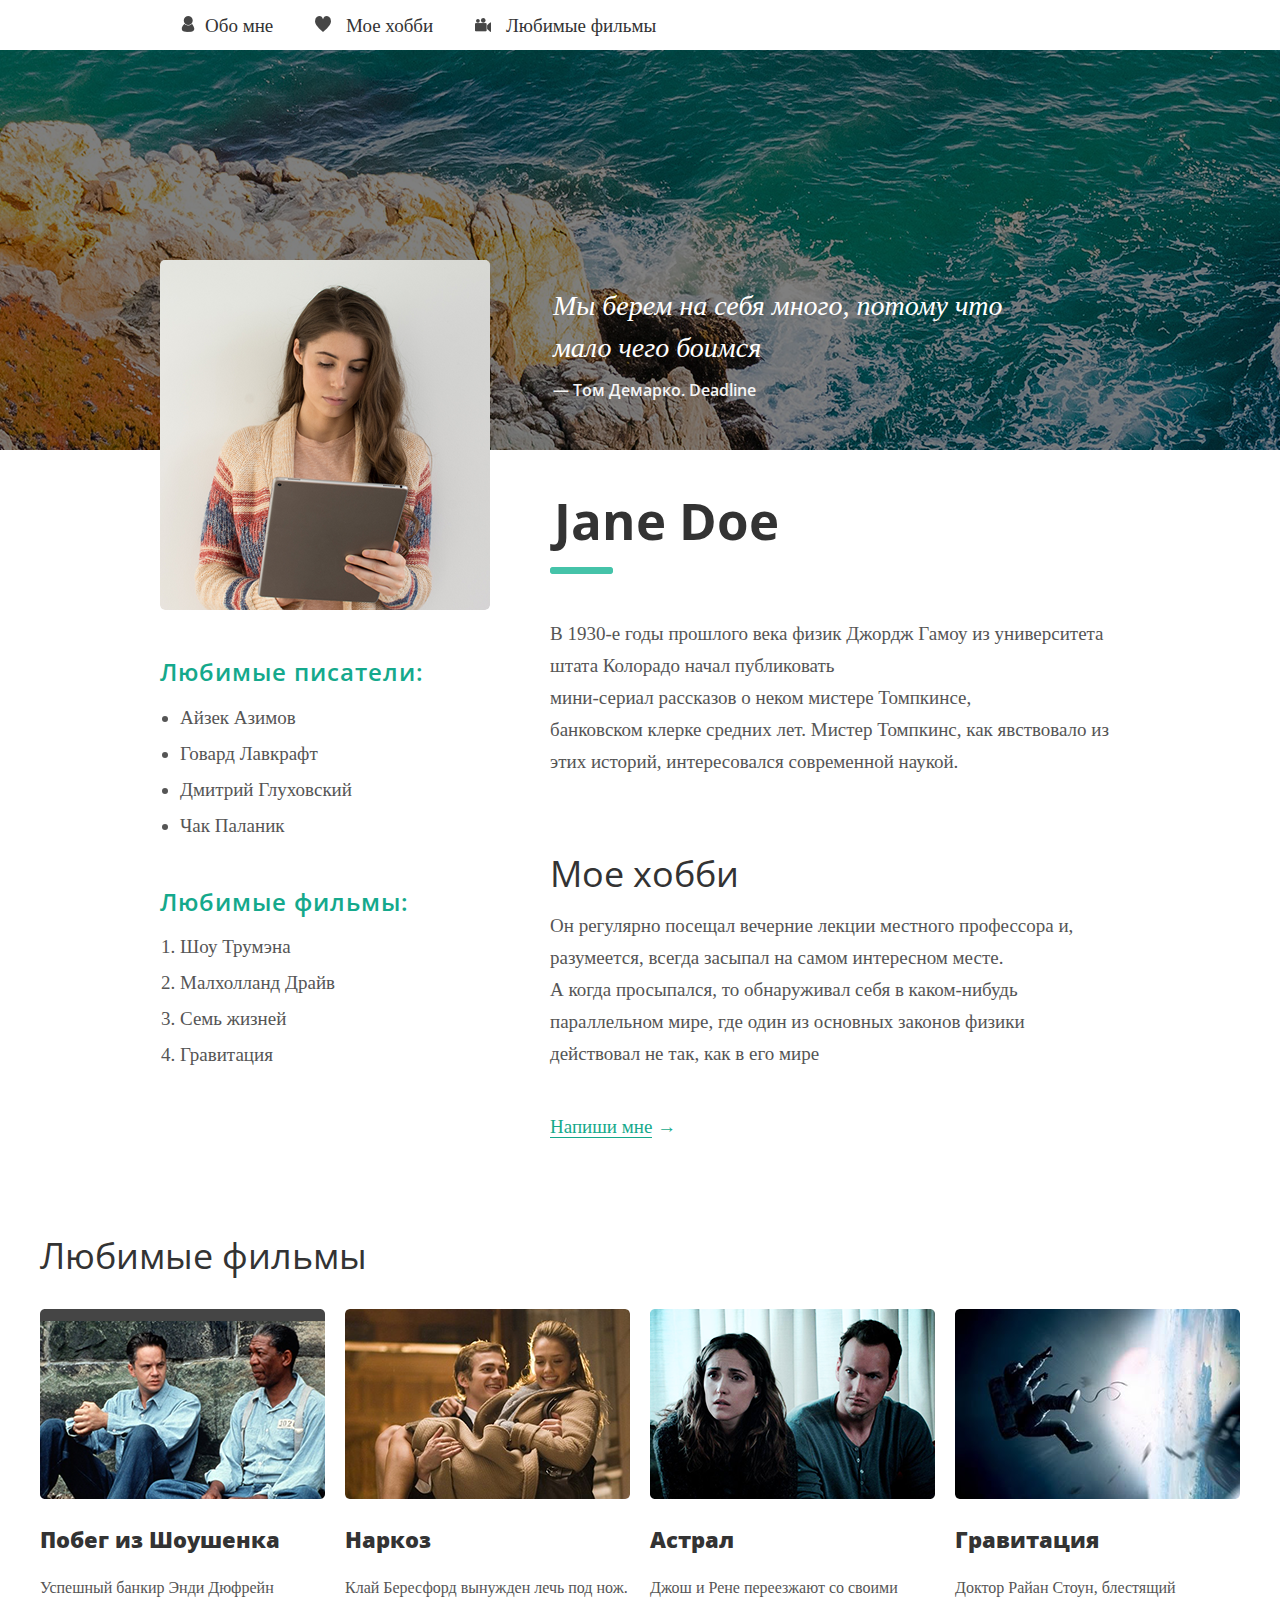
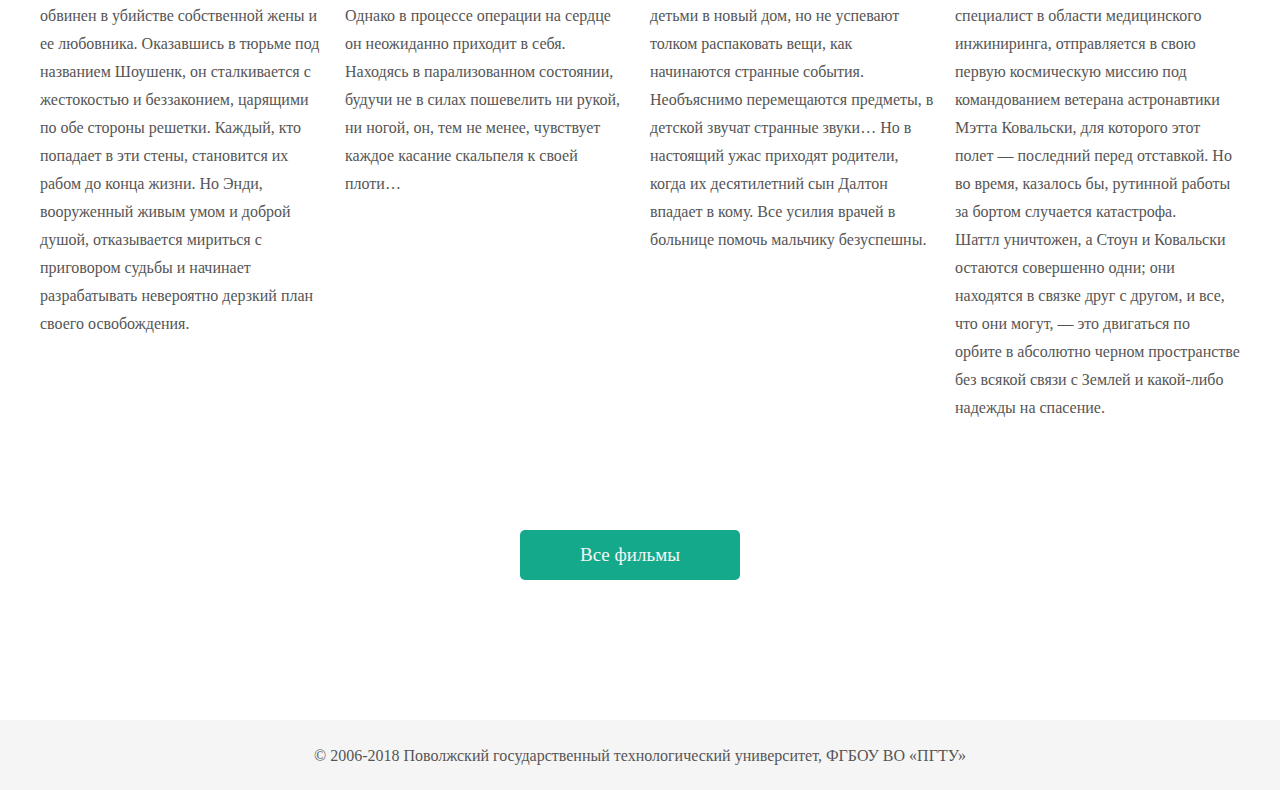
==== lw5.2/index.html @ fe12a3f2 "update" ====
<!DOCTYPE html>
<html lang="ru">
	<head>
		<meta charset="utf-8">
		<title>Профиль</title>
		<link href="css/style.css" rel="stylesheet" >
		<link href="https://fonts.googleapis.com/css?family=Open+Sans&display=swap" rel="stylesheet">
	</head>
	<body>
		<div class="navigation">
			<ul class="header_lists">
				<li><a href="#about_me"><img class="icon_lists" src="images/about_me_icon_black.png" alt="Человечек">Обо мне</a></li>
				<li><a href="#my_hobby"><img class="icon_lists" src="images/hobby_icon_black.png" alt="Сердечко"> Мое хобби</a></li>
				<li><a href="#favorite_films"><img class="icon_lists" src="images/video_icon_black.png" alt="Камера"> Любимые фильмы</a></li>
			</ul>
		</div>
		<img class="background" src="images/background.png" alt="background">
		<div class="site">
			<div class="content_top">
				<div class="img_qoutes">
					<img class="porter" src="images/girl.png" alt="girl">
					<div class="quote">
			      <p class="quote_text">
			        Мы берем на себя много, потому что <br> мало чего боимся     
			      </p>
			      <p class="quote_author">
			        — Том Демарко. Deadline 
			      </p>  
			    </div>
				</div>
			</div>
			<div class="content_bottom">
				<div class="lists">
					<div class="list">
						<h3 class="list_title">Любимые писатели:</h3>
						<ul class="writers_list">
							<li>Айзек Азимов</li>
			        <li>Говард Лавкрафт</li>
			        <li>Дмитрий Глуховский</li>
			        <li>Чак Паланик</li>
						</ul>
					</div>
					<div class="list_bottom">
						<h3 class="list_title">Любимые фильмы:</h3>
						<ol class="films_list">
							<li>Шоу Трумэна</li>
			        <li>Малхолланд Драйв</li>
			        <li>Семь жизней</li>
			        <li>Гравитация</li>
						</ol>
					</div>
				</div>
				<div class="info">
					<!-- Информация -->
					<div class="me">
						<h1><a id="about_me"></a> Jane Doe</h1>
						<img src="images/figure.png" alt="figure" class="figure">
						<p class="text_me">
							В 1930-е годы прошлого века физик Джордж Гамоу из университета штата Колорадо начал публиковать <br>
							мини-сериал рассказов о неком мистере Томпкинсе,<br>
							банковском клерке средних лет. Мистер Томпкинс, как явствовало из этих историй, интересовался современной наукой.
						</p>
					</div>
					<div class="hobby">
						<h2 class="hobby_name"><a id="my_hobby"></a> Мое хобби</h2>
						<p class="text_hobby">
							Он регулярно посещал вечерние лекции местного профессора и, разумеется, всегда засыпал на самом интересном месте.<br>
							А когда просыпался, то обнаруживал себя в каком-нибудь параллельном мире, где один из основных законов физики действовал не так, как в его мире
						</p>
					</div>
					<p class="communication">
						<a href="https://vk.com/" class="slink"><span class="span_link">Напиши мне</span> →</a>
					</p>
				</div>
			</div>
			<div class="description_film">
				<h2 class="info_film"><a id="favorite_films"></a> Любимые фильмы</h2>
				<div class="films">
					<div class="film_one">
						<img src="images/film1.png" alt="film" >
						<h2 class="name_film">Побег из Шоушенка</h2>
						<p class="description">Успешный банкир Энди Дюфрейн обвинен в убийстве собственной жены и ее любовника. Оказавшись в тюрьме под названием Шоушенк, он сталкивается с жестокостью и беззаконием, царящими по обе стороны решетки. Каждый, кто попадает в эти стены, становится их рабом до конца жизни. Но Энди, вооруженный живым умом и доброй душой, отказывается мириться с приговором судьбы и начинает разрабатывать невероятно дерзкий план своего освобождения.</p>
					</div> 

					<div class="film_two">
						<img src="images/film2.png" alt="film2" >
						<h2 class="name_film">Наркоз</h2>
						<p class="description">Клай Бересфорд вынужден лечь под нож. Однако в процессе операции на сердце он неожиданно приходит в себя. Находясь в парализованном состоянии, будучи не в силах пошевелить ни рукой, ни ногой, он, тем не менее, чувствует каждое касание скальпеля к своей плоти…</p>
					</div>

					<div class="film_three">
						<img src="images/film3.png" alt="film3" >
						<h2 class="name_film">Астрал</h2>
						<p class="description">Джош и Рене переезжают со своими детьми в новый дом, но не успевают толком распаковать вещи, как начинаются странные события. Необъяснимо перемещаются предметы, в детской звучат странные звуки… Но в настоящий ужас приходят родители, когда их десятилетний сын Далтон впадает в кому. Все усилия врачей в больнице помочь мальчику безуспешны.</p>
					</div>

					<div class="film_four">
						<img src="images/film4.png" alt="film4" >
						<h2 class="name_film">Гравитация</h2>
						<p class="description">Доктор Райан Стоун, блестящий специалист в области медицинского инжиниринга, отправляется в свою первую космическую миссию под командованием ветерана астронавтики Мэтта Ковальски, для которого этот полет — последний перед отставкой. Но во время, казалось бы, рутинной работы за бортом случается катастрофа.<br> Шаттл уничтожен, а Стоун и Ковальски остаются совершенно одни; они находятся в связке друг с другом, и все, что они могут, — это двигаться по орбите в абсолютно черном пространстве без всякой связи с Землей и какой-либо надежды на спасение.</p>
					</div>
				</div>
				<a class="link_films" href="https://www.kinopoisk.ru/">Все фильмы</a>
			</div>
		</div>
		<footer>© 2006-2018 Поволжский государственный технологический университет, ФГБОУ ВО «ПГТУ»</footer>
	</body>
</html>
---- lw5.2/css/style.css ----
*
{
	margin: 0px;
	padding: 0px;
	box-sizing: border-box;
}

body
{
	text-decoration: none;

}


.navigation
{
	width: 1000px;
	margin: 0 auto;
	padding-left: 20px;
	padding-right: 20px;
	height: 50px;
	position: sticky
}

ul.header_lists
{
	margin: 0;
	padding-left: 0px;
	list-style: none;
}

.header_lists li
{
	float: left;
}

ul.header_lists a
{
    display: block;
    font-size: 19px;
	line-height: 32px;
    padding-top: 10px;
    padding-left: 21px;
    padding-right: 21px;
    height: 50px;
    text-decoration: none;
    color: #333;
	font-family: "Georgia";
}


ul.header_lists a:hover
{
	color: #f5f5f5;
	font-family: "Georgia";
	background-color: #15a98c;
}

img.icon_lists
{
	padding-right: 10px;
}

img.background
{
	position: absolute;
	z-index: -999;
}

.site
{
	margin-top: 210px;
	margin-left: auto;
	margin-right: auto;
	width: 1200px;
	height: 2060px;
}

.content_top
{
	width: 1000px;
	height: 240px;
	margin-left: 100px;
	margin-right: 100px;
	padding-left: 20px;
	padding-right: 20px;
}

img.porter
{
	border-radius: 5px;
	background-color: #132d36;
	float: left;
	position: absolute;
}

.quote
{
	margin-left: 330px;
	height: 190px;
	padding-left: 63px;
	padding-top: 25px;
	float: left;
}

p.quote_text
{
	font-size: 28px;
	line-height: 42px;
	color: #ffffff;
	font-family: "Georgia";
	font-style: italic;
}

p.quote_author
{
	font-size: 16px;
	line-height: 42px;
	color: #f5f5f5;
	font-family: "Open Sans";
	font-weight: 600;
}

.content_bottom
{
	width: 1000px;
	height: 640px;
	margin-left: 100px;
	margin-right: 100px;
	padding-left: 20px;
	padding-right: 20px;	
}

.lists
{
	margin-top: 156px;
	float: left;
	width: 330px;
}

h3.list_title
{
	font-size: 24px;
	line-height: 32px;
	color: #15a98c;
	font-family: "Open Sans";
	font-weight: 600;
	letter-spacing: 1px;
}

.writers_list
{
	width: 330px;
	padding-top: 12px;
	height: 198px;
	font-size: 19px;
	line-height: 36px;
	color: #555555;
	font-family: "Georgia";
	margin-left: 20px;
}

.films_list
{
	padding-top: 11px;
	width: 330px;
	height: 260px;
	font-size: 19px;
	line-height: 36px;
	color: #555555;
	font-family: "Georgia";
	margin-left: 20px;
}

.info
{
	width: 960px;
	padding-left: 390px;
	height: 740px;
}

.me
{
`	height: 360px;
}

h1
{
	margin-left: 4px;
	font-size: 51px;
	line-height: 40px;
	color: #333333;
	font-family: "Open Sans";
	font-weight: 1200;
}

p.text_me
{
	margin-top: 40px;
	width: 561px;
	height: 198px;
	font-size: 19px;
	line-height: 32px;
	color: #555555;
	font-family: "Georgia";
}

img.figure
{
	margin-top: 27px;
	width: 63px;
	height: 7px;
	border-radius: 3px;
	background-color: #45c3aa;
}

h2
{
	font-size: 36px;
	line-height: 42px;
	color: #333333;
	font-family: "Open Sans";
	font-weight: 400;
}

.hobby
{
	margin-top: 37px;
}

p.text_hobby
{
	margin-top: 15px;
	width: 562px;
	height: 201px;
	font-size: 19px;
	line-height: 32px;
	color: #555555;
	font-family: "Georgia";
}

p.communication
{
	font-size: 19px;
	line-height: 32px;
	color: #15a98b;
	font-family: "Georgia";
}

.slink
{
	color: #15a98b;
	text-decoration: none;
}

span.span_link
{
	border-bottom: 1px #15a98b solid;
}

.description_film
{
	margin-top: 95px;
	height: 900px;
}

span.info_film
{
	font-size: 36px;
	line-height: 42px;
	color: #333333;
	font-family: "Open Sans";
	font-weight: 400;
}

.films
{
	margin-top: 32px;
	height: 821px;
}

.film_one
{
	width: 285px;
	float: left;
}

.film_two
{
	width: 285px;
	margin-left: 20px;
	float: left;
}

.film_three
{
	width: 285px;
	margin-left: 20px;
	float: left;
}

.film_four
{
	width: 285px;
	margin-left: 20px;
	float: left;
}

h2.name_film
{
	margin-top: 20px;
	font-size: 22px;
	line-height: 32px;
	color: #333333;
	font-family: "Open Sans";
	font-weight: 900;
}

p.description
{
	margin-top: 19px;
	height: 565px;
	font-size: 16px;
	line-height: 28px;
	color: #555555;
	font-family: "Georgia";
}

.link_films
{
	margin-left: 480px;
	text-decoration: none;
	text-align: center;
	width: 220px;
    height: 50px;
    display: block;
    font-size: 19px;
	line-height: 32px;
	border-radius: 5px;
	color: #f5f5f5;
	font-family: "Georgia";
	background-color: #15a98c;
}


.link_films:hover
{
	color: #f5f5f5;
	font-family: "Georgia";
	background-color: #15a98c;
}

footer
{
	height: 70px;
	font-size: 16px;
	line-height: 32px;
	color: #555555;
	font-family: "Georgia";
	text-align: center;
	background: #f5f5f5;
	padding: 20px;
}
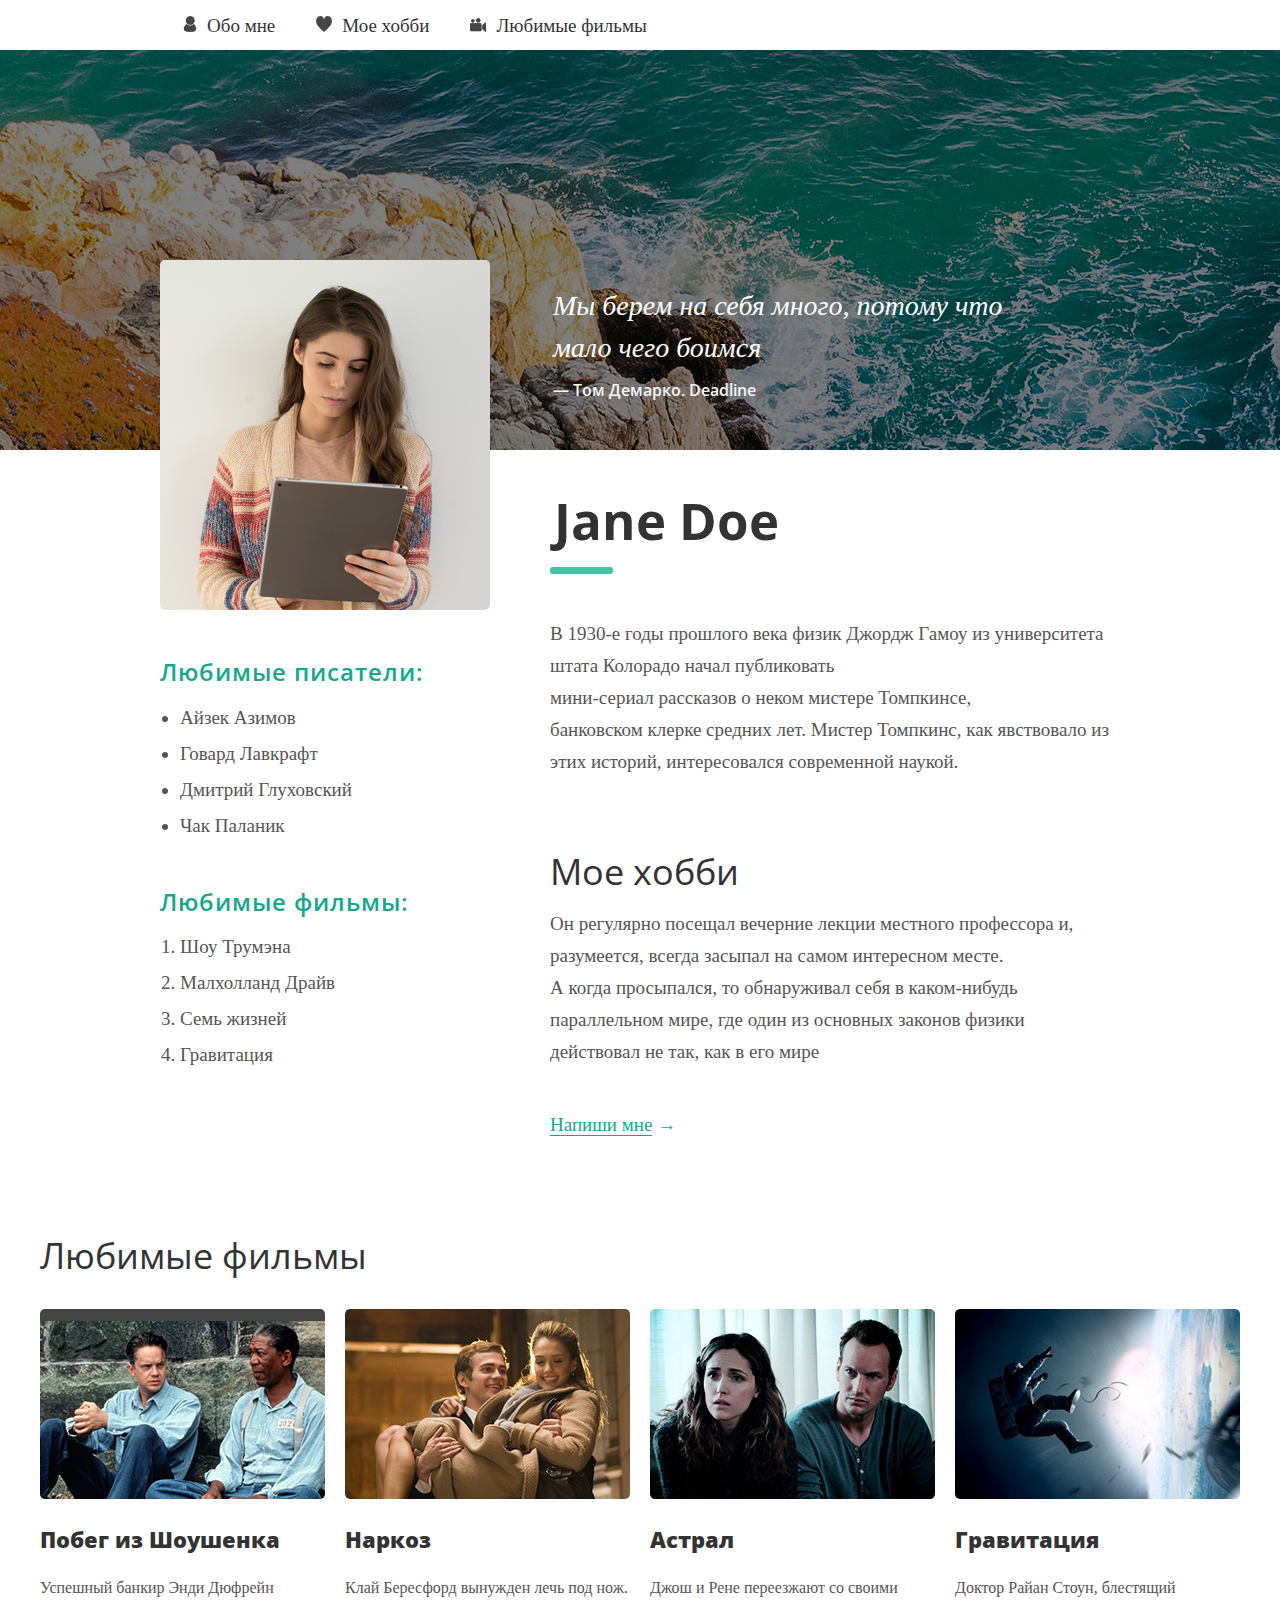
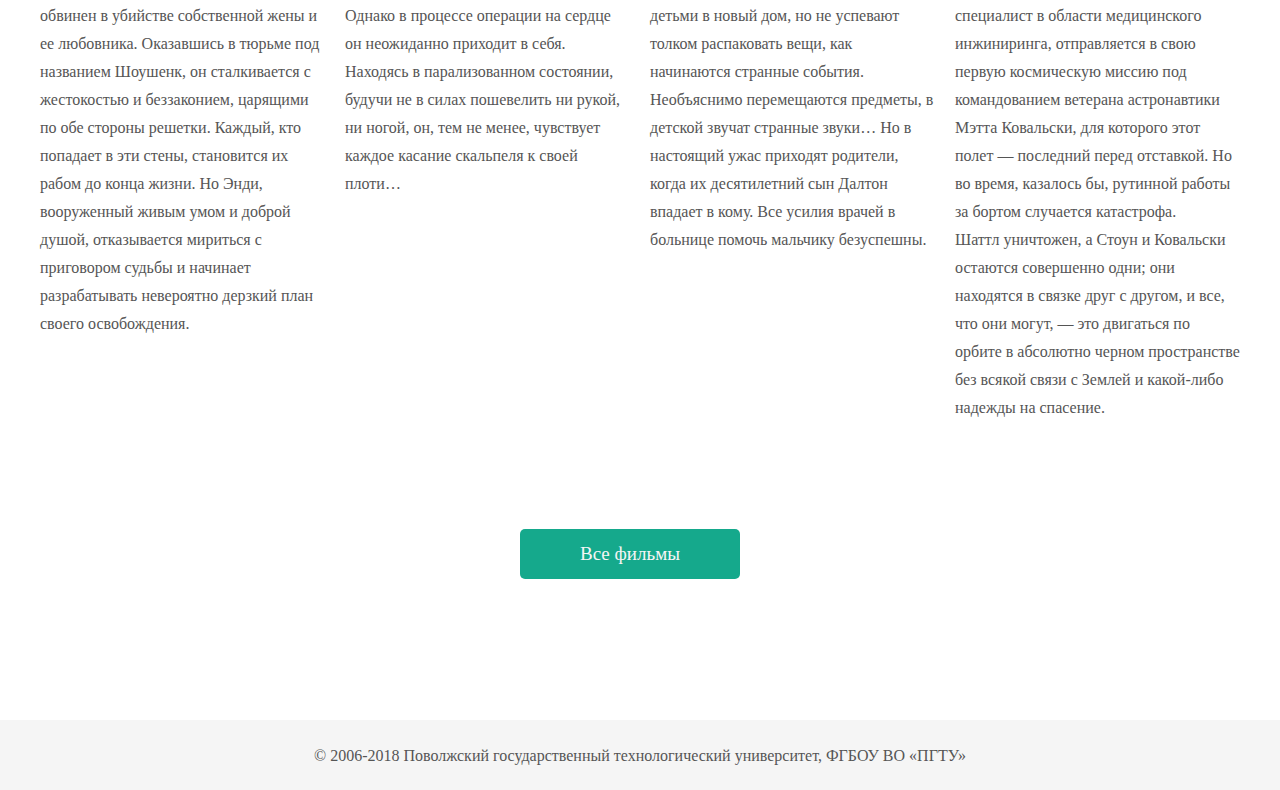
==== commit 1347c4ee: "Ошибки исправлены" ====
--- a/lw5.2/index.html
+++ b/lw5.2/index.html
@@ -1,108 +1,107 @@
 <!DOCTYPE html>
 <html lang="ru">
-	<head>
-		<meta charset="utf-8">
-		<title>Профиль</title>
-		<link href="css/style.css" rel="stylesheet" >
-		<link href="https://fonts.googleapis.com/css?family=Open+Sans&display=swap" rel="stylesheet">
-	</head>
-	<body>
-		<div class="navigation">
-			<ul class="header_lists">
-				<li><a href="#about_me"><img class="icon_lists" src="images/about_me_icon_black.png" alt="Человечек">Обо мне</a></li>
-				<li><a href="#my_hobby"><img class="icon_lists" src="images/hobby_icon_black.png" alt="Сердечко"> Мое хобби</a></li>
-				<li><a href="#favorite_films"><img class="icon_lists" src="images/video_icon_black.png" alt="Камера"> Любимые фильмы</a></li>
-			</ul>
-		</div>
-		<img class="background" src="images/background.png" alt="background">
-		<div class="site">
-			<div class="content_top">
-				<div class="img_qoutes">
-					<img class="porter" src="images/girl.png" alt="girl">
-					<div class="quote">
-			      <p class="quote_text">
-			        Мы берем на себя много, потому что <br> мало чего боимся     
-			      </p>
-			      <p class="quote_author">
-			        — Том Демарко. Deadline 
-			      </p>  
-			    </div>
-				</div>
-			</div>
-			<div class="content_bottom">
-				<div class="lists">
-					<div class="list">
-						<h3 class="list_title">Любимые писатели:</h3>
-						<ul class="writers_list">
-							<li>Айзек Азимов</li>
-			        <li>Говард Лавкрафт</li>
-			        <li>Дмитрий Глуховский</li>
-			        <li>Чак Паланик</li>
-						</ul>
-					</div>
-					<div class="list_bottom">
-						<h3 class="list_title">Любимые фильмы:</h3>
-						<ol class="films_list">
-							<li>Шоу Трумэна</li>
-			        <li>Малхолланд Драйв</li>
-			        <li>Семь жизней</li>
-			        <li>Гравитация</li>
-						</ol>
-					</div>
-				</div>
-				<div class="info">
-					<!-- Информация -->
-					<div class="me">
-						<h1><a id="about_me"></a> Jane Doe</h1>
-						<img src="images/figure.png" alt="figure" class="figure">
-						<p class="text_me">
-							В 1930-е годы прошлого века физик Джордж Гамоу из университета штата Колорадо начал публиковать <br>
-							мини-сериал рассказов о неком мистере Томпкинсе,<br>
-							банковском клерке средних лет. Мистер Томпкинс, как явствовало из этих историй, интересовался современной наукой.
-						</p>
-					</div>
-					<div class="hobby">
-						<h2 class="hobby_name"><a id="my_hobby"></a> Мое хобби</h2>
-						<p class="text_hobby">
-							Он регулярно посещал вечерние лекции местного профессора и, разумеется, всегда засыпал на самом интересном месте.<br>
-							А когда просыпался, то обнаруживал себя в каком-нибудь параллельном мире, где один из основных законов физики действовал не так, как в его мире
-						</p>
-					</div>
-					<p class="communication">
-						<a href="https://vk.com/" class="slink"><span class="span_link">Напиши мне</span> →</a>
-					</p>
-				</div>
-			</div>
-			<div class="description_film">
-				<h2 class="info_film"><a id="favorite_films"></a> Любимые фильмы</h2>
-				<div class="films">
-					<div class="film_one">
-						<img src="images/film1.png" alt="film" >
-						<h2 class="name_film">Побег из Шоушенка</h2>
-						<p class="description">Успешный банкир Энди Дюфрейн обвинен в убийстве собственной жены и ее любовника. Оказавшись в тюрьме под названием Шоушенк, он сталкивается с жестокостью и беззаконием, царящими по обе стороны решетки. Каждый, кто попадает в эти стены, становится их рабом до конца жизни. Но Энди, вооруженный живым умом и доброй душой, отказывается мириться с приговором судьбы и начинает разрабатывать невероятно дерзкий план своего освобождения.</p>
-					</div> 
+  <head>
+    <meta charset="utf-8">
+    <title>Профиль</title>
+    <link href="css/style.css" rel="stylesheet" >
+    <link href="https://fonts.googleapis.com/css?family=Open+Sans&display=swap" rel="stylesheet">
+  </head>
+  <body>
+    <div class="navigation">
+      <ul class="header_lists">
+        <li><a href="#about_me" class="about_me">Обо мне</a></li>
+        <li><a href="#my_hobby" class="my_hobby">Мое хобби</a></li>
+        <li><a href="#favorite_films" class="favorite_films">Любимые фильмы</a></li>
+      </ul>
+    </div>
+    <div class="site">
+      <div class="content_top">
+        <div class="img_qoutes">
+          <img class="porter" src="images/girl.png" alt="girl">
+          <div class="quote">
+            <p class="quote_text">
+              Мы берем на себя много, потому что <br> мало чего боимся     
+            </p>
+            <p class="quote_author">
+              — Том Демарко. Deadline 
+            </p>  
+          </div>
+        </div>
+      </div>
+      <div class="content_bottom">
+        <div class="lists">
+          <div class="list">
+            <h3 class="list_title">Любимые писатели:</h3>
+            <ul class="writers_list">
+              <li>Айзек Азимов</li>
+              <li>Говард Лавкрафт</li>
+              <li>Дмитрий Глуховский</li>
+              <li>Чак Паланик</li>
+            </ul>
+          </div>
+          <div class="list_bottom">
+            <h3 class="list_title">Любимые фильмы:</h3>
+            <ol class="films_list">
+              <li>Шоу Трумэна</li>
+              <li>Малхолланд Драйв</li>
+              <li>Семь жизней</li>
+              <li>Гравитация</li>
+            </ol>
+          </div>
+        </div>
+        <div class="info">
+          <!-- Информация -->
+          <div class="me">
+            <h1 id="about_me"> Jane Doe</h1>
+            <img src="images/figure.png" alt="figure" class="figure">
+            <p class="text_me">
+              В 1930-е годы прошлого века физик Джордж Гамоу из университета штата Колорадо начал публиковать <br>
+              мини-сериал рассказов о неком мистере Томпкинсе,<br>
+              банковском клерке средних лет. Мистер Томпкинс, как явствовало из этих историй, интересовался современной наукой.
+            </p>
+          </div>
+          <div class="hobby">
+            <h2 class="hobby_name" id="my_hobby"> Мое хобби</h2>
+            <p class="text_hobby">
+              Он регулярно посещал вечерние лекции местного профессора и, разумеется, всегда засыпал на самом интересном месте.<br>
+              А когда просыпался, то обнаруживал себя в каком-нибудь параллельном мире, где один из основных законов физики действовал не так, как в его мире
+            </p>
+          </div>
+          <p class="communication">
+            <a href="https://vk.com/" class="slink"><span class="span_link">Напиши мне</span> →</a>
+          </p>
+        </div>
+      </div>
+      <div class="description_film">
+        <h2 class="info_film" id="favorite_films">Любимые фильмы</h2>
+        <div class="films">
+          <div class="film_one">
+            <img src="images/film1.png" alt="film" >
+            <h2 class="name_film">Побег из Шоушенка</h2>
+            <p class="description">Успешный банкир Энди Дюфрейн обвинен в убийстве собственной жены и ее любовника. Оказавшись в тюрьме под названием Шоушенк, он сталкивается с жестокостью и беззаконием, царящими по обе стороны решетки. Каждый, кто попадает в эти стены, становится их рабом до конца жизни. Но Энди, вооруженный живым умом и доброй душой, отказывается мириться с приговором судьбы и начинает разрабатывать невероятно дерзкий план своего освобождения.</p>
+          </div> 
 
-					<div class="film_two">
-						<img src="images/film2.png" alt="film2" >
-						<h2 class="name_film">Наркоз</h2>
-						<p class="description">Клай Бересфорд вынужден лечь под нож. Однако в процессе операции на сердце он неожиданно приходит в себя. Находясь в парализованном состоянии, будучи не в силах пошевелить ни рукой, ни ногой, он, тем не менее, чувствует каждое касание скальпеля к своей плоти…</p>
-					</div>
+          <div class="film_two">
+            <img src="images/film2.png" alt="film2" >
+            <h2 class="name_film">Наркоз</h2>
+            <p class="description">Клай Бересфорд вынужден лечь под нож. Однако в процессе операции на сердце он неожиданно приходит в себя. Находясь в парализованном состоянии, будучи не в силах пошевелить ни рукой, ни ногой, он, тем не менее, чувствует каждое касание скальпеля к своей плоти…</p>
+          </div>
 
-					<div class="film_three">
-						<img src="images/film3.png" alt="film3" >
-						<h2 class="name_film">Астрал</h2>
-						<p class="description">Джош и Рене переезжают со своими детьми в новый дом, но не успевают толком распаковать вещи, как начинаются странные события. Необъяснимо перемещаются предметы, в детской звучат странные звуки… Но в настоящий ужас приходят родители, когда их десятилетний сын Далтон впадает в кому. Все усилия врачей в больнице помочь мальчику безуспешны.</p>
-					</div>
+          <div class="film_three">
+            <img src="images/film3.png" alt="film3" >
+            <h2 class="name_film">Астрал</h2>
+            <p class="description">Джош и Рене переезжают со своими детьми в новый дом, но не успевают толком распаковать вещи, как начинаются странные события. Необъяснимо перемещаются предметы, в детской звучат странные звуки… Но в настоящий ужас приходят родители, когда их десятилетний сын Далтон впадает в кому. Все усилия врачей в больнице помочь мальчику безуспешны.</p>
+          </div>
 
-					<div class="film_four">
-						<img src="images/film4.png" alt="film4" >
-						<h2 class="name_film">Гравитация</h2>
-						<p class="description">Доктор Райан Стоун, блестящий специалист в области медицинского инжиниринга, отправляется в свою первую космическую миссию под командованием ветерана астронавтики Мэтта Ковальски, для которого этот полет — последний перед отставкой. Но во время, казалось бы, рутинной работы за бортом случается катастрофа.<br> Шаттл уничтожен, а Стоун и Ковальски остаются совершенно одни; они находятся в связке друг с другом, и все, что они могут, — это двигаться по орбите в абсолютно черном пространстве без всякой связи с Землей и какой-либо надежды на спасение.</p>
-					</div>
-				</div>
-				<a class="link_films" href="https://www.kinopoisk.ru/">Все фильмы</a>
-			</div>
-		</div>
-		<footer>© 2006-2018 Поволжский государственный технологический университет, ФГБОУ ВО «ПГТУ»</footer>
-	</body>
+          <div class="film_four">
+            <img src="images/film4.png" alt="film4" >
+            <h2 class="name_film">Гравитация</h2>
+            <p class="description">Доктор Райан Стоун, блестящий специалист в области медицинского инжиниринга, отправляется в свою первую космическую миссию под командованием ветерана астронавтики Мэтта Ковальски, для которого этот полет — последний перед отставкой. Но во время, казалось бы, рутинной работы за бортом случается катастрофа.<br> Шаттл уничтожен, а Стоун и Ковальски остаются совершенно одни; они находятся в связке друг с другом, и все, что они могут, — это двигаться по орбите в абсолютно черном пространстве без всякой связи с Землей и какой-либо надежды на спасение.</p>
+          </div>
+          <a class="link_films" href="https://www.kinopoisk.ru/">Все фильмы</a>
+        </div>
+      </div>
+    </div>
+    <footer>© 2006-2018 Поволжский государственный технологический университет, ФГБОУ ВО «ПГТУ»</footer>
+  </body>
 </html>--- a/lw5.2/css/style.css
+++ b/lw5.2/css/style.css
@@ -1,363 +1,411 @@
 *
 {
-	margin: 0px;
-	padding: 0px;
-	box-sizing: border-box;
+    margin: 0px;
+    padding: 0px;
+    box-sizing: border-box; 
 }
 
 body
 {
-	text-decoration: none;
-
-}
-
+    background: url(../images/background.png) no-repeat center top;
+    background-position: 0 50px;
+}
 
 .navigation
 {
-	width: 1000px;
-	margin: 0 auto;
-	padding-left: 20px;
-	padding-right: 20px;
-	height: 50px;
-	position: sticky
+    width: 1000px;
+    margin: 0 auto;
+    padding-left: 20px;
+    padding-right: 20px;
+    height: 50px;
+    position: sticky
 }
 
 ul.header_lists
 {
-	margin: 0;
-	padding-left: 0px;
-	list-style: none;
+    margin: 0;
+    padding-left: 0px;
+    list-style: none;
+    clear: inherit;
+}
+
+ul.header_lists:after
+{
+    content: '';
+    display: block;
+    clear: both;
 }
 
 .header_lists li
 {
-	float: left;
+    float: left;
 }
 
 ul.header_lists a
 {
     display: block;
-    font-size: 19px;
-	line-height: 32px;
-    padding-top: 10px;
-    padding-left: 21px;
-    padding-right: 21px;
-    height: 50px;
+    box-sizing: border-box;
+    font-size: 19px;
+    line-height: 32px;
     text-decoration: none;
+    padding: 10px 18px 8px 23px;
     color: #333;
-	font-family: "Georgia";
-}
-
+    font-family: "Georgia";
+}
 
 ul.header_lists a:hover
 {
-	color: #f5f5f5;
-	font-family: "Georgia";
-	background-color: #15a98c;
-}
-
-img.icon_lists
-{
-	padding-right: 10px;
-}
-
-img.background
-{
-	position: absolute;
-	z-index: -999;
+    color: #f5f5f5;
+    font-family: "Georgia";
+    background-color: #15a98c;
+}
+
+.about_me:before
+{
+    content: url(../images/about_me_icon_black.png);
+    margin-right: 10px;
+}
+
+.about_me:hover:before
+{
+    content: url(../images/about_me_icon_light.png);
+    margin-right: 10px;
+}
+
+.my_hobby:before
+{
+    content: url(../images/hobby_icon_black.png);
+    margin-right: 10px;
+}
+
+.my_hobby:hover:before
+{
+    content: url(../images/hobby_icon_light.png);
+    margin-right: 10px;
+}
+
+.favorite_films:before
+{
+    content: url(../images/video_icon_black.png);
+    margin-right: 10px;
+}
+
+.favorite_films:hover:before
+{
+    content: url(../images/video_icon_light.png);
+    margin-right: 10px;
 }
 
 .site
 {
-	margin-top: 210px;
-	margin-left: auto;
-	margin-right: auto;
-	width: 1200px;
-	height: 2060px;
+    margin-top: 210px;
+    margin-left: auto;
+    margin-right: auto;
+    width: 1200px;
+    height: 2060px;
 }
 
 .content_top
 {
-	width: 1000px;
-	height: 240px;
-	margin-left: 100px;
-	margin-right: 100px;
-	padding-left: 20px;
-	padding-right: 20px;
+    width: 1000px;
+    height: 240px;
+    margin-left: 100px;
+    margin-right: 100px;
+    padding-left: 20px;
+    padding-right: 20px;
+}
+
+.img_qoutes
+{
+    height: 350px;
 }
 
 img.porter
 {
-	border-radius: 5px;
-	background-color: #132d36;
-	float: left;
-	position: absolute;
+    border-radius: 5px;
+    background-color: #132d36;
+    position: absolute;
 }
 
 .quote
 {
-	margin-left: 330px;
-	height: 190px;
-	padding-left: 63px;
-	padding-top: 25px;
-	float: left;
+    margin-left: 330px;
+    height: 190px;
+    padding-left: 63px;
+    padding-top: 25px;
+    float: left;
 }
 
 p.quote_text
 {
-	font-size: 28px;
-	line-height: 42px;
-	color: #ffffff;
-	font-family: "Georgia";
-	font-style: italic;
+    font-size: 28px;
+    line-height: 42px;
+    color: #ffffff;
+    font-family: "Georgia";
+    font-style: italic;
 }
 
 p.quote_author
 {
-	font-size: 16px;
-	line-height: 42px;
-	color: #f5f5f5;
-	font-family: "Open Sans";
-	font-weight: 600;
+    font-size: 16px;
+    line-height: 42px;
+    color: #f5f5f5;
+    font-family: "Open Sans";
+    font-weight: 600;
 }
 
 .content_bottom
 {
-	width: 1000px;
-	height: 640px;
-	margin-left: 100px;
-	margin-right: 100px;
-	padding-left: 20px;
-	padding-right: 20px;	
+    width: 1000px;
+    height: 640px;
+    margin-left: 100px;
+    margin-right: 100px;
+    padding-left: 20px;
+    padding-right: 20px;    
 }
 
 .lists
 {
-	margin-top: 156px;
-	float: left;
-	width: 330px;
+    margin-top: 156px;
+    float: left;
+    width: 330px;
 }
 
 h3.list_title
 {
-	font-size: 24px;
-	line-height: 32px;
-	color: #15a98c;
-	font-family: "Open Sans";
-	font-weight: 600;
-	letter-spacing: 1px;
+    font-size: 24px;
+    line-height: 32px;
+    color: #15a98c;
+    font-family: "Open Sans";
+    font-weight: 600;
+    letter-spacing: 1px;
 }
 
 .writers_list
 {
-	width: 330px;
-	padding-top: 12px;
-	height: 198px;
-	font-size: 19px;
-	line-height: 36px;
-	color: #555555;
-	font-family: "Georgia";
-	margin-left: 20px;
+    width: 330px;
+    padding-top: 12px;
+    height: 198px;
+    font-size: 19px;
+    line-height: 36px;
+    color: #555555;
+    font-family: "Georgia";
+    margin-left: 20px;
 }
 
 .films_list
 {
-	padding-top: 11px;
-	width: 330px;
-	height: 260px;
-	font-size: 19px;
-	line-height: 36px;
-	color: #555555;
-	font-family: "Georgia";
-	margin-left: 20px;
+    padding-top: 11px;
+    width: 330px;
+    height: 260px;
+    font-size: 19px;
+    line-height: 36px;
+    color: #555555;
+    font-family: "Georgia";
+    margin-left: 20px;
 }
 
 .info
 {
-	width: 960px;
-	padding-left: 390px;
-	height: 740px;
+    width: 960px;
+    padding-left: 390px;
+    height: 740px;
 }
 
 .me
 {
-`	height: 360px;
+    height: 314px;
 }
 
 h1
 {
-	margin-left: 4px;
-	font-size: 51px;
-	line-height: 40px;
-	color: #333333;
-	font-family: "Open Sans";
-	font-weight: 1200;
+    margin-left: 4px;
+    font-size: 51px;
+    line-height: 40px;
+    color: #333333;
+    font-family: "Open Sans";
+    font-weight: 1200;
 }
 
 p.text_me
 {
-	margin-top: 40px;
-	width: 561px;
-	height: 198px;
-	font-size: 19px;
-	line-height: 32px;
-	color: #555555;
-	font-family: "Georgia";
+    margin-top: 40px;
+    width: 561px;
+    height: 198px;
+    font-size: 19px;
+    line-height: 32px;
+    color: #555555;
+    font-family: "Georgia";
 }
 
 img.figure
 {
-	margin-top: 27px;
-	width: 63px;
-	height: 7px;
-	border-radius: 3px;
-	background-color: #45c3aa;
+    margin-top: 27px;
+    width: 63px;
+    height: 7px;
+    border-radius: 3px;
+    background-color: #45c3aa;
 }
 
 h2
 {
-	font-size: 36px;
-	line-height: 42px;
-	color: #333333;
-	font-family: "Open Sans";
-	font-weight: 400;
+    font-size: 36px;
+    line-height: 42px;
+    color: #333333;
+    font-family: "Open Sans";
+    font-weight: 400;
 }
 
 .hobby
 {
-	margin-top: 37px;
+    margin-top: 37px;
 }
 
 p.text_hobby
 {
-	margin-top: 15px;
-	width: 562px;
-	height: 201px;
-	font-size: 19px;
-	line-height: 32px;
-	color: #555555;
-	font-family: "Georgia";
+    margin-top: 15px;
+    width: 562px;
+    height: 201px;
+    font-size: 19px;
+    line-height: 32px;
+    color: #555555;
+    font-family: "Georgia";
 }
 
 p.communication
 {
-	font-size: 19px;
-	line-height: 32px;
-	color: #15a98b;
-	font-family: "Georgia";
+    font-size: 19px;
+    line-height: 32px;
+    color: #15a98b;
+    font-family: "Georgia";
 }
 
 .slink
 {
-	color: #15a98b;
-	text-decoration: none;
+    color: #15a98b;
+    text-decoration: none;
+}
+
+.slink:hover
+{
+    color: #098d72;
 }
 
 span.span_link
 {
-	border-bottom: 1px #15a98b solid;
+    border-bottom: 1px #15a98b solid;
 }
 
 .description_film
 {
-	margin-top: 95px;
-	height: 900px;
+    margin-top: 95px;
+    height: 900px;
 }
 
 span.info_film
 {
-	font-size: 36px;
-	line-height: 42px;
-	color: #333333;
-	font-family: "Open Sans";
-	font-weight: 400;
+    font-size: 36px;
+    line-height: 42px;
+    color: #333333;
+    font-family: "Open Sans";
+    font-weight: 400;
 }
 
 .films
 {
-	margin-top: 32px;
-	height: 821px;
+    margin-top: 32px;
+    position: relative;
+}
+
+.films:after
+{
+    content: '';
+    display: block;
+    clear: both;
 }
 
 .film_one
 {
-	width: 285px;
-	float: left;
+    width: 285px;
+    float: left;
 }
 
 .film_two
 {
-	width: 285px;
-	margin-left: 20px;
-	float: left;
+    width: 285px;
+    margin-left: 20px;
+    float: left;
 }
 
 .film_three
 {
-	width: 285px;
-	margin-left: 20px;
-	float: left;
+    width: 285px;
+    margin-left: 20px;
+    float: left;
 }
 
 .film_four
 {
-	width: 285px;
-	margin-left: 20px;
-	float: left;
+    width: 285px;
+    margin-left: 20px;
+    float: left;
 }
 
 h2.name_film
 {
-	margin-top: 20px;
-	font-size: 22px;
-	line-height: 32px;
-	color: #333333;
-	font-family: "Open Sans";
-	font-weight: 900;
+    margin-top: 20px;
+    font-size: 22px;
+    line-height: 32px;
+    color: #333333;
+    font-family: "Open Sans";
+    font-weight: 900;
 }
 
 p.description
 {
-	margin-top: 19px;
-	height: 565px;
-	font-size: 16px;
-	line-height: 28px;
-	color: #555555;
-	font-family: "Georgia";
+    margin-top: 19px;
+    height: 565px;
+    font-size: 16px;
+    line-height: 28px;
+    color: #555555;
+    font-family: "Georgia";
 }
 
 .link_films
 {
-	margin-left: 480px;
-	text-decoration: none;
-	text-align: center;
-	width: 220px;
+    margin-left: 480px;
+    text-decoration: none;
+    text-align: center;
+    width: 220px;
     height: 50px;
     display: block;
     font-size: 19px;
-	line-height: 32px;
-	border-radius: 5px;
-	color: #f5f5f5;
-	font-family: "Georgia";
-	background-color: #15a98c;
+    line-height: 32px;
+    border-radius: 5px;
+    color: #f5f5f5;
+    font-family: "Georgia";
+    background-color: #15a98c;
+    position: absolute;
+    top: 820px;
+    padding-top: 9px;
 }
 
 
 .link_films:hover
 {
-	color: #f5f5f5;
-	font-family: "Georgia";
-	background-color: #15a98c;
+    color: #f5f5f5;
+    font-family: "Georgia";
+    background-color: #098d72;
 }
 
 footer
 {
-	height: 70px;
-	font-size: 16px;
-	line-height: 32px;
-	color: #555555;
-	font-family: "Georgia";
-	text-align: center;
-	background: #f5f5f5;
-	padding: 20px;
+    height: 70px;
+    font-size: 16px;
+    line-height: 32px;
+    color: #555555;
+    font-family: "Georgia";
+    text-align: center;
+    background: #f5f5f5;
+    padding: 20px;
 }